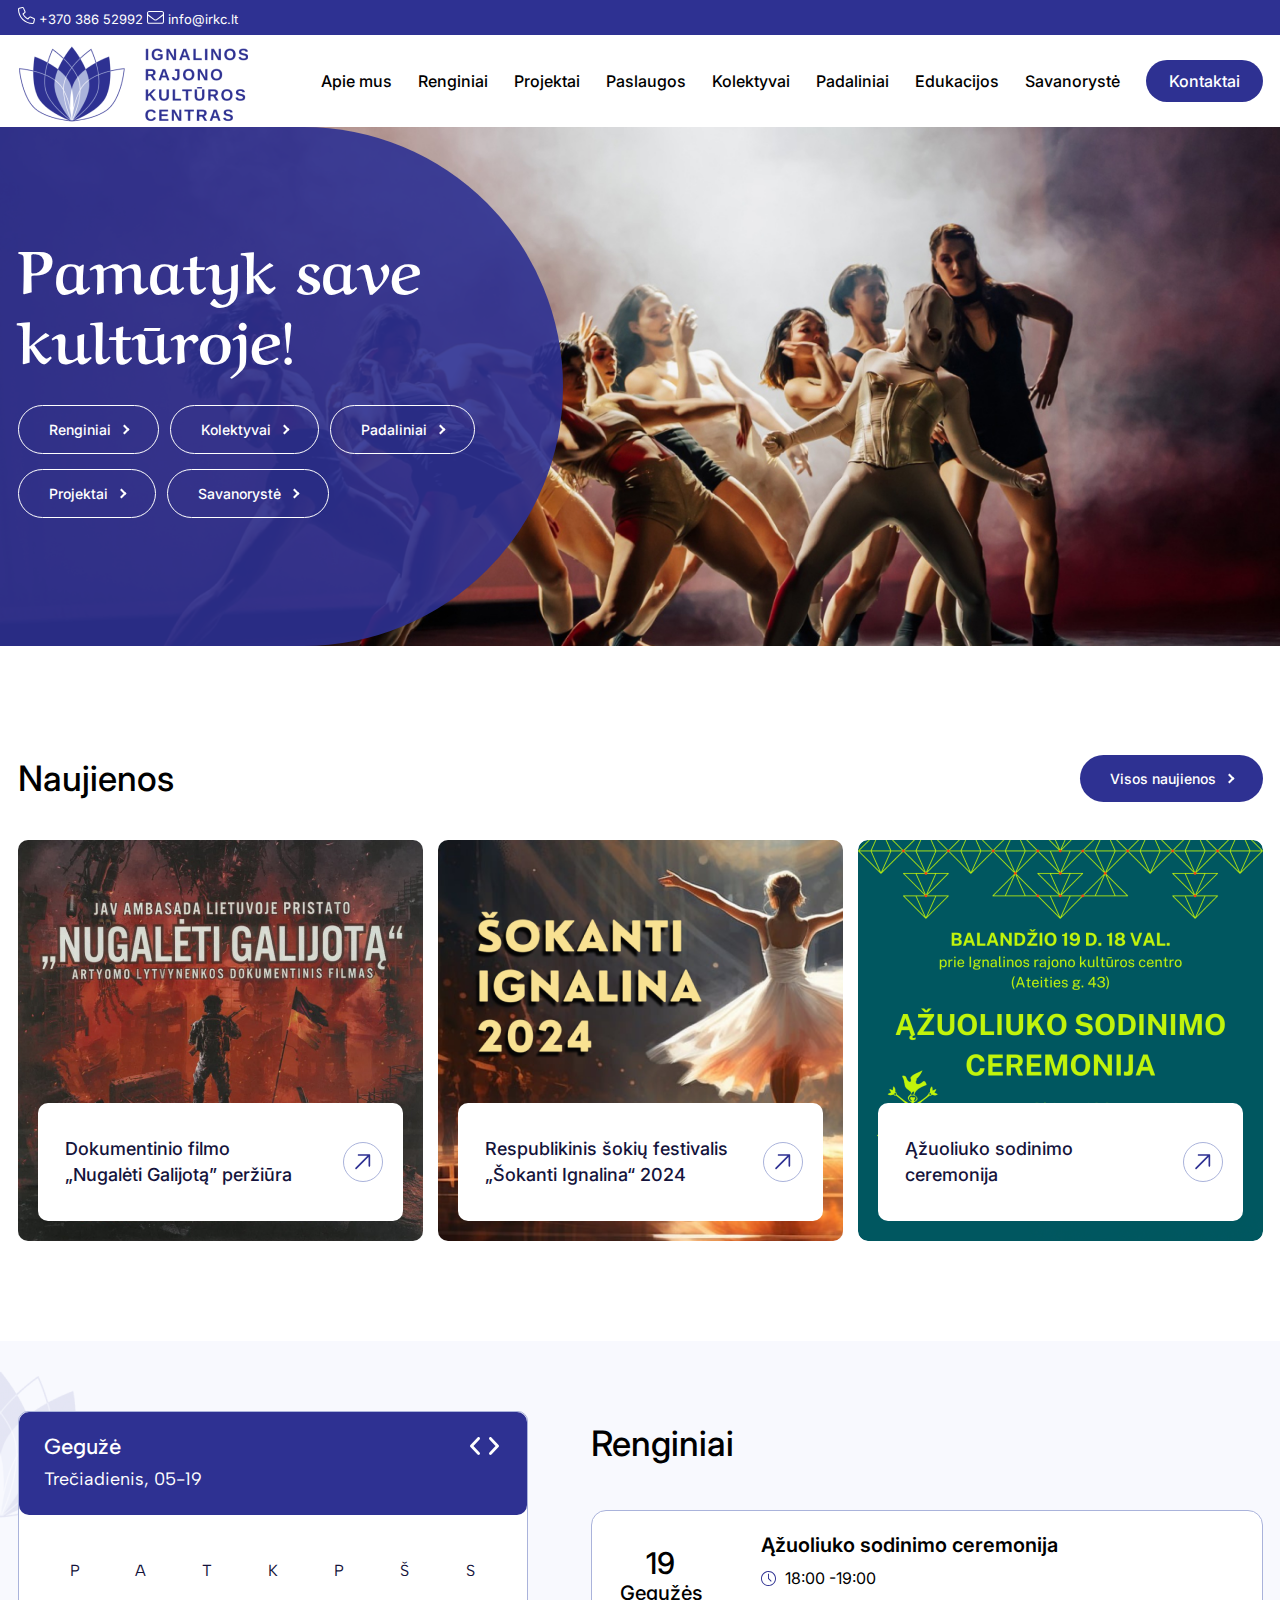
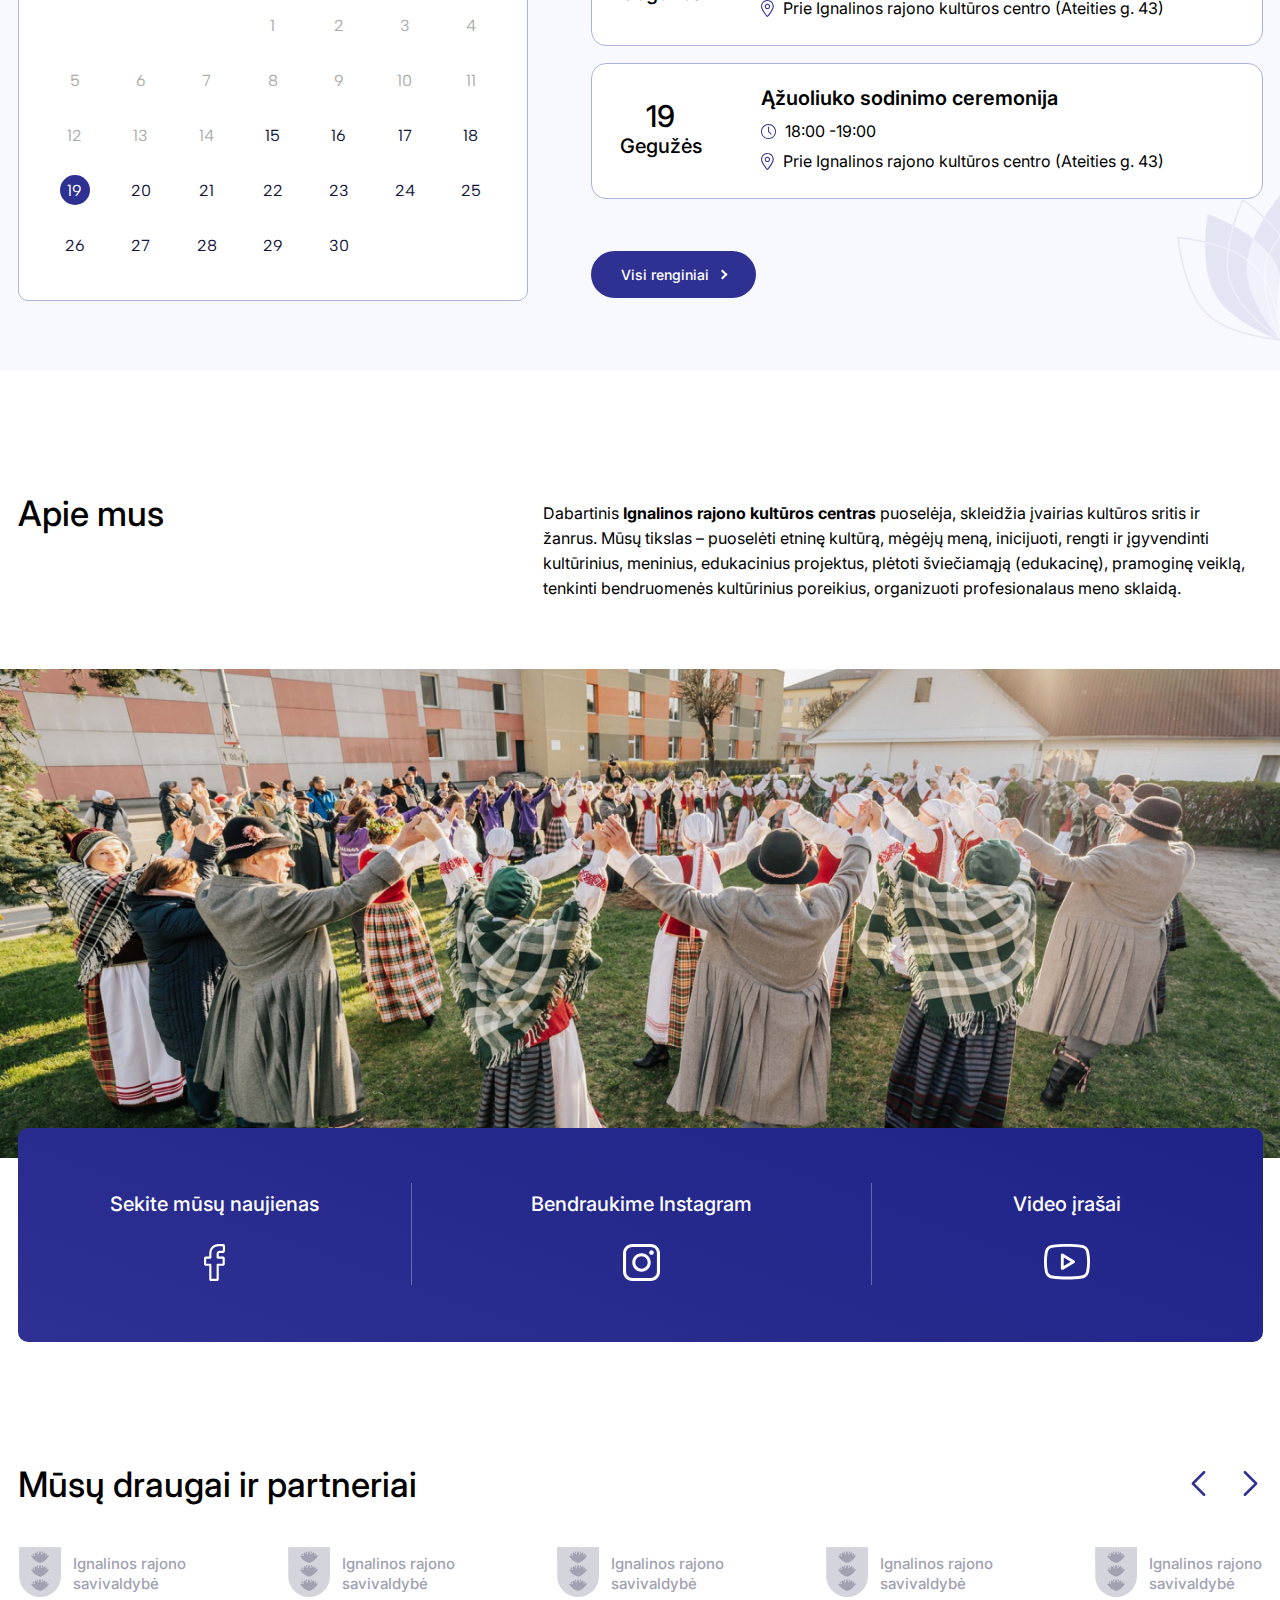
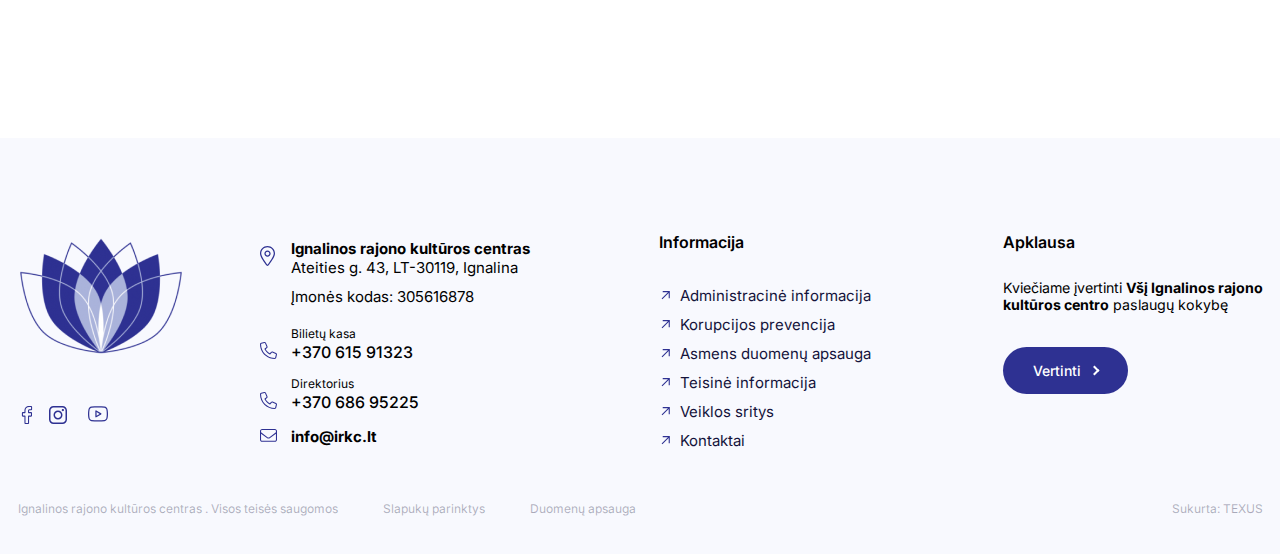
==== index.html @ 3d65a322 "Initial Release" ====
<!DOCTYPE html>
<html lang="en">
<head>
    <meta charset="UTF-8">
    <meta name="viewport" content="width=device-width, initial-scale=1">
    <title>Title</title>
    <link rel="preconnect" href="https://fonts.googleapis.com">
    <link rel="preconnect" href="https://fonts.gstatic.com" crossorigin>
    <link href="https://fonts.googleapis.com/css2?family=Albert+Sans:ital,wght@0,100..900;1,100..900&family=Aref+Ruqaa:wght@400;700&family=Inter:wght@100..900&display=swap"
          rel="stylesheet">
    <link rel="stylesheet" href="assets/css/fontawesome.min.css">
    <link rel="stylesheet" href="assets/css/style.css">
</head>
<body>
<header class="main-header">
    <div class="top-bar">
        <div class="container">
            <div class="row">
                <div class="col-md-6">
                    <div class="top-bar-contact">
                        <ul>
                            <li><a href=""> <span><img src="assets/images/icon-phone.svg" alt=""></span> +370 386 52992</a>
                            </li>
                            <li><a href=""> <span><img src="assets/images/icon-email.svg" alt=""></span>
                                info@irkc.lt</a></li>
                        </ul>
                    </div>
                </div>
            </div>
        </div>
    </div>
    <div class="menu-bar">
        <div class="container">
            <div class="menu-bar-content">
                <div class="logo"><a href=""><img src="assets/images/logo.png" alt=""></a></div>
                <div class="main-menu">
                    <ul>
                        <li><a href="">Apie mus</a></li>
                        <li><a href="">Renginiai</a></li>
                        <li><a href="">Projektai</a></li>
                        <li class="has-submenu"><a href="">Paslaugos</a>
                            <ul>
                                <li><a href="">Scenos techniniai duomenys</a></li>
                                <li><a href="">Garso įranga</a></li>
                                <li><a href="">Apšvietimas</a></li>
                                <li><a href="">Lorem ipsum</a></li>
                                <li><a href="">Lorem ipsum</a></li>
                                <li><a href="">Lorem ipsum</a></li>
                            </ul>
                        </li>
                        <li><a href="">Kolektyvai</a></li>
                        <li><a href="">Padaliniai</a></li>
                        <li><a href="">Edukacijos</a></li>
                        <li><a href="">Savanorystė</a></li>
                        <li class="focus-item"><a href="">Kontaktai</a></li>
                    </ul>
                </div>
            </div>
        </div>
    </div>
</header>
<section class="main-slider">
    <div class="slider-content-wrapper">
        <div class="container">
            <div class="slider-content">
                <div>
                    <h1>Pamatyk save
                        kultūroje!</h1>
                    <div class="slider-menu">
                        <a href="#">Renginiai</a>
                        <a href="#">Kolektyvai</a>
                        <a href="#">Padaliniai</a>
                        <a href="#">Projektai</a>
                        <a href="#">Savanorystė</a>
                    </div>
                </div>

            </div>
        </div>
    </div>
    <img src="assets/images/slider-image.jpg" alt="">
</section>
<main>
    <section class="page-section news-section">
        <div class="container">
            <div class="section-heading">
                <h2 class="section-title">Naujienos</h2>
                <a href="" class="branded-btn">Visos naujienos</a>
            </div>
            <div class="news-carousel-wrapper">
                <div class="news-item">
                    <div class="news-thumb">
                        <img src="assets/images/news-01.png" alt="">
                    </div>
                    <div class="news-info">
                        <h3><a href="">Dokumentinio filmo
                            „Nugalėti Galijotą” peržiūra</a></h3>
                        <a class="arrow-btn" href=""><img src="assets/images/icon-arrow.svg" alt=""></a>
                    </div>
                </div> <!--news-item-->
                <div class="news-item">
                    <div class="news-thumb">
                        <img src="assets/images/news-02.png" alt="">
                    </div>
                    <div class="news-info">
                        <h3><a href="">Respublikinis šokių
                            festivalis „Šokanti Ignalina“
                            2024</a></h3>
                        <a class="arrow-btn" href=""><img src="assets/images/icon-arrow.svg" alt=""></a>
                    </div>
                </div> <!--news-item-->
                <div class="news-item">
                    <div class="news-thumb">
                        <img src="assets/images/news-03.png" alt="">
                    </div>
                    <div class="news-info">
                        <h3><a href="">Ąžuoliuko sodinimo
                            ceremonija</a></h3>
                        <a class="arrow-btn" href=""><img src="assets/images/icon-arrow.svg" alt=""></a>
                    </div>
                </div> <!--news-item-->

            </div>
        </div>
    </section>
    <section class="page-section events-section">
        <div class="container">
            <div class="row">
                <div class="col-md-5">
                    <div class="calender-wrapper">
                        <div class="calender-header">
                            <div>
                                <h4>Gegužė</h4>
                                <p>Trečiadienis, 05-19 </p>
                            </div>
                            <div>
                                <button><img src="assets/images/icon-calender-previous.svg" alt=""></button>
                                <button><img src="assets/images/icon-calender-next.svg" alt=""></button>
                            </div>
                        </div>
                        <div class="calender-body">
                            <div class="day">P</div>
                            <div class="day">A</div>
                            <div class="day">T</div>
                            <div class="day">K</div>
                            <div class="day">P</div>
                            <div class="day">Š</div>
                            <div class="day">S</div>
                            <div class="date"></div>
                            <div class="date"></div>
                            <div class="date"></div>
                            <div class="date">1</div>
                            <div class="date">2</div>
                            <div class="date">3</div>
                            <div class="date">4</div>
                            <div class="date">5</div>
                            <div class="date">6</div>
                            <div class="date">7</div>
                            <div class="date">8</div>
                            <div class="date">9</div>
                            <div class="date">10</div>
                            <div class="date">11</div>
                            <div class="date">12</div>
                            <div class="date">13</div>
                            <div class="date today">14</div>
                            <div class="date">15</div>
                            <div class="date">16</div>
                            <div class="date">17</div>
                            <div class="date">18</div>
                            <div class="date selected-date">19</div>
                            <div class="date">20</div>
                            <div class="date">21</div>
                            <div class="date">22</div>
                            <div class="date">23</div>
                            <div class="date">24</div>
                            <div class="date">25</div>
                            <div class="date">26</div>
                            <div class="date">27</div>
                            <div class="date">28</div>
                            <div class="date">29</div>
                            <div class="date">30</div>
                        </div>
                    </div>
                </div>
                <div class="col-md-7">
                    <div class="events-section-container">
                        <h2 class="section-title">
                            Renginiai
                        </h2>
                        <div class="upcomming-event-list">
                            <div class="event-item">
                                <div class="event-date">
                                    <h4>19</h4>
                                    <p>Gegužės</p>
                                </div>
                                <div class="event-info">
                                    <h3><a href="">Ąžuoliuko sodinimo ceremonija</a></h3>
                                    <p><img src="assets/images/icon-clock.svg" alt=""> 18:00 -19:00</p>
                                    <p><img src="assets/images/icon-location.svg" alt=""> Prie Ignalinos rajono kultūros
                                        centro (Ateities g. 43)</p>
                                </div>
                            </div>
                            <!--event-item-->
                            <div class="event-item">
                                <div class="event-date">
                                    <h4>19</h4>
                                    <p>Gegužės</p>
                                </div>
                                <div class="event-info">
                                    <h3><a href="">Ąžuoliuko sodinimo ceremonija</a></h3>
                                    <p><img src="assets/images/icon-clock.svg" alt=""> 18:00 -19:00</p>
                                    <p><img src="assets/images/icon-location.svg" alt=""> Prie Ignalinos rajono kultūros
                                        centro (Ateities g. 43)</p>
                                </div>
                            </div>
                            <!--event-item-->
                        </div>
                        <a href="" class="branded-btn">Visi renginiai</a>
                    </div>

                </div>
            </div>

        </div>
    </section>
    <section class="page-section about-us-section">
        <div class="container">
            <div class="row">
                <div class="col-md-5">
                    <h2 class="section-title">
                        Apie mus
                    </h2>
                </div>
                <div class="col-md-7">
                    <div class="about-us-content">
                        <p>Dabartinis <strong>Ignalinos rajono kultūros centras</strong> puoselėja, skleidžia įvairias
                            kultūros sritis ir
                            žanrus. Mūsų tikslas – puoselėti etninę kultūrą, mėgėjų meną, inicijuoti, rengti ir
                            įgyvendinti
                            kultūrinius, meninius, edukacinius projektus, plėtoti šviečiamąją (edukacinę), pramoginę
                            veiklą,
                            tenkinti bendruomenės kultūrinius poreikius, organizuoti profesionalaus meno sklaidą. </p>
                    </div>

                </div>
            </div>
        </div>
        <div class="about-banner">
            <img src="assets/images/about-section-banner.png" class="mx-auto d-block" alt="">
        </div>
        <div class="container">
            <div class="about-social-media">
                <div>
                    <p>Sekite mūsų naujienas</p>
                    <a href=""> <img src="assets/images/icon-facebook.svg" alt=""></a>
                </div>
                <div>
                    <p>Bendraukime Instagram</p>
                    <a href=""> <img src="assets/images/icon-instagram.svg" alt=""></a>
                </div>
                <div>
                    <p>Video įrašai</p>
                    <a href=""> <img src="assets/images/icon-youtube.svg" alt=""></a>
                </div>
            </div>
        </div>

    </section>
    <section class="page-section partners-section">
        <div class="container">
            <div class="row align-items-center">
                <div class="col-md-8">
                    <h2 class="section-title">Mūsų draugai ir partneriai</h2>
                </div>
                <div class="col-md-4">
                    <div class="partners-carousal-nav">
                        <button><img src="assets/images/icon-arrow-previous-25.svg" alt=""></button>
                        <button><img src="assets/images/icon-arrow-next-25.svg" alt=""></button>
                    </div>
                </div>
            </div>
            <div class="partners-carousal-wrapper">
                <div class="carousal-partner">
                    <div><img src="assets/images/partner-logo.png" alt=""></div>
                    <div>
                        <h6>Ignalinos rajono
                            savivaldybė</h6>
                    </div>
                </div>
                <div class="carousal-partner">
                    <div><img src="assets/images/partner-logo.png" alt=""></div>
                    <div>
                        <h6>Ignalinos rajono
                            savivaldybė</h6>
                    </div>
                </div>
                <div class="carousal-partner">
                    <div><img src="assets/images/partner-logo.png" alt=""></div>
                    <div>
                        <h6>Ignalinos rajono
                            savivaldybė</h6>
                    </div>
                </div>
                <div class="carousal-partner">
                    <div><img src="assets/images/partner-logo.png" alt=""></div>
                    <div>
                        <h6>Ignalinos rajono
                            savivaldybė</h6>
                    </div>
                </div>
                <div class="carousal-partner">
                    <div><img src="assets/images/partner-logo.png" alt=""></div>
                    <div>
                        <h6>Ignalinos rajono
                            savivaldybė</h6>
                    </div>
                </div>

            </div>
        </div>
    </section>
</main>
<footer class="main-footer">
    <div class="container">
        <div class="footer-widget-wrapper">
            <div class="footer-widget">
                <div class="footer-logo">
                    <img src="assets/images/footer-logo.png" alt="">
                </div>
                <div class="footer-social-media">
                    <ul>
                        <li class="facebook">
                            <a href="">
                                <svg width="21" height="37" viewBox="0 0 21 37" fill="none"
                                     xmlns="http://www.w3.org/2000/svg">
                                    <path d="M12.9714 37H7.04629C6.05662 37 5.25155 36.1949 5.25155 35.2052V21.8406H1.79474C0.805065 21.8406 0 21.0352 0 20.0458V14.319C0 13.3293 0.805065 12.5243 1.79474 12.5243H5.25155V9.65649C5.25155 6.81301 6.14441 4.39381 7.83329 2.66084C9.5298 0.919975 11.9007 0 14.6896 0L19.2084 0.00733944C20.1963 0.0090332 21 0.814117 21 1.80212V7.11929C21 8.10899 20.1952 8.91408 19.2058 8.91408L16.1634 8.91521C15.2355 8.91521 14.9993 9.10123 14.9487 9.15826C14.8655 9.25282 14.7664 9.52015 14.7664 10.2583V12.524H18.9772C19.2942 12.524 19.6013 12.6022 19.8652 12.7495C20.4346 13.0677 20.7886 13.6692 20.7886 14.3193L20.7863 20.0461C20.7863 21.0352 19.9812 21.8403 18.9916 21.8403H14.7664V35.2052C14.7664 36.1949 13.961 37 12.9714 37ZM7.4206 34.8309H12.5971V20.8695C12.5971 20.2087 13.1348 19.6712 13.7953 19.6712H18.6173L18.6192 14.6934H13.7951C13.1345 14.6934 12.5971 14.1559 12.5971 13.495V10.2583C12.5971 9.4109 12.6832 8.44717 13.3228 7.72282C14.0957 6.84717 15.3137 6.74611 16.1628 6.74611L18.831 6.74498V2.17587L14.6879 2.1691C10.2059 2.1691 7.4206 5.03827 7.4206 9.65649V13.495C7.4206 14.1556 6.88314 14.6934 6.2226 14.6934H2.16905V19.6712H6.2226C6.88314 19.6712 7.4206 20.2087 7.4206 20.8695V34.8309Z"
                                          fill="#2E3192"/>
                                </svg>
                            </a>
                        </li>
                        <li class="instagram">
                            <a href="">
                                <svg width="37" height="37" viewBox="0 0 37 37" fill="none"
                                     xmlns="http://www.w3.org/2000/svg">
                                    <g clip-path="url(#clip0_69_329)">
                                        <path d="M27.7503 0H9.25075C4.16383 0 0.000976562 4.16285 0.000976562 9.24977V27.7502C0.000976562 32.8358 4.16383 37 9.25075 37H27.7503C32.8372 37 37.0001 32.8358 37.0001 27.7502V9.24977C37.0001 4.16285 32.8372 0 27.7503 0ZM33.9167 27.7502C33.9167 31.1495 31.1515 33.9166 27.7503 33.9166H9.25075C5.85101 33.9166 3.08438 31.1495 3.08438 27.7502V9.24977C3.08438 5.84958 5.85101 3.08341 9.25075 3.08341H27.7503C31.1515 3.08341 33.9167 5.84958 33.9167 9.24977V27.7502Z"
                                              fill="#2E3192"/>
                                        <path d="M28.5219 10.7913C29.799 10.7913 30.8344 9.75595 30.8344 8.47883C30.8344 7.2017 29.799 6.16638 28.5219 6.16638C27.2448 6.16638 26.2095 7.2017 26.2095 8.47883C26.2095 9.75595 27.2448 10.7913 28.5219 10.7913Z"
                                              fill="#2E3192"/>
                                        <path d="M18.4998 9.24976C13.3902 9.24976 9.25 13.3904 9.25 18.4995C9.25 23.6068 13.3902 27.7502 18.4998 27.7502C23.6079 27.7502 27.7495 23.6068 27.7495 18.4995C27.7495 13.3904 23.6079 9.24976 18.4998 9.24976ZM18.4998 24.6668C15.0944 24.6668 12.3334 21.9058 12.3334 18.4995C12.3334 15.0933 15.0944 12.3332 18.4998 12.3332C21.9051 12.3332 24.6661 15.0933 24.6661 18.4995C24.6661 21.9058 21.9051 24.6668 18.4998 24.6668Z"
                                              fill="#2E3192"/>
                                    </g>
                                    <defs>
                                        <clipPath id="clip0_69_329">
                                            <rect width="37" height="37" fill="#2E3192"/>
                                        </clipPath>
                                    </defs>
                                </svg>
                            </a>
                        </li>
                        <li class="youtube">
                            <a href="">
                                <svg width="46" height="36" viewBox="0 0 46 36" fill="none"
                                     xmlns="http://www.w3.org/2000/svg">
                                    <path d="M19.05 9.7811C18.0974 9.21185 16.8765 9.89993 16.8765 11.0154V24.4321C16.8765 25.5534 18.0993 26.2319 19.05 25.6684L30.2989 18.9696C31.2342 18.4118 31.2323 17.0587 30.3008 16.499L19.05 9.7811ZM19.7515 21.904V13.5474L26.7569 17.7314L19.7515 21.904Z"
                                          fill="#2E3192"/>
                                    <path d="M38.1493 0.993312C29.2311 -0.331104 16.7728 -0.331104 7.85067 0.993312C4.28183 1.52231 1.47008 4.32448 0.85675 7.96231C-0.285583 14.7147 -0.285583 20.735 0.85675 27.4855C1.47008 31.1252 4.28183 33.9255 7.85067 34.4545C12.3203 35.1176 17.6717 35.4492 23.0211 35.4492C28.3609 35.4492 33.6988 35.1196 38.1512 34.4564C41.7163 33.9274 44.5261 31.1271 45.1432 27.4874C46.2856 20.735 46.2856 14.7128 45.1432 7.9604C44.5299 4.32448 41.7182 1.52231 38.1493 0.993312ZM42.3085 27.0082C41.9002 29.4156 40.0602 31.2671 37.7277 31.6121C29.0682 32.8981 16.9548 32.8981 8.27233 31.6101C5.93783 31.2632 4.09592 29.4136 3.68958 27.0063C2.58942 20.5011 2.58942 14.9486 3.68958 8.43956C4.09783 6.03223 5.93783 4.18456 8.27425 3.83573C12.6097 3.19365 17.8058 2.87165 22.9981 2.87165C28.1942 2.87165 33.3903 3.19365 37.7257 3.83573C40.0602 4.18265 41.9022 6.03223 42.3085 8.43956C43.4087 14.9486 43.4087 20.5011 42.3085 27.0082Z"
                                          fill="#2E3192"/>
                                </svg>
                            </a>
                        </li>
                    </ul>
                </div>

            </div>
            <div class="footer-widget">
                <div class="footer-contact-info footer-address">
                    <div>
                        <img src="assets/images/icon-location-20.svg" alt="">
                    </div>
                    <div>
                        <p><strong>Ignalinos rajono kultūros centras</strong>
                            Ateities g. 43, LT-30119, Ignalina</p>
                    </div>
                </div>

                <div class="footer-contact-info company-code-info">
                    <div></div>
                    <div><p>Įmonės kodas: 305616878</p></div>
                </div>
                <div class="footer-contact-info ticket-office-info">
                    <div><img src="assets/images/icon-call.svg" alt=""></div>
                    <div>
                        <p class="info-label">Bilietų kasa</p>
                        <p class="info-lead">+370 615 91323</p>
                    </div>
                </div>

                <div class="footer-contact-info director-info">
                    <div><img src="assets/images/icon-call.svg" alt=""></div>
                    <div>
                        <p class="info-label">Direktorius</p>
                        <p class="info-lead">+370 686 95225</p>
                    </div>
                </div>

                <div class="footer-contact-info">
                    <div><img src="assets/images/icon-envelope.svg" alt=""></div>
                    <div>
                        <p class=""><strong>info@irkc.lt</strong></p>
                    </div>
                </div>


            </div>
            <div class="footer-widget">
                <h3 class="widget-title">Informacija</h3>
                <ul class="footer-menu">
                    <li><a href="">Administracinė informacija</a></li>
                    <li><a href="">Korupcijos prevencija</a></li>
                    <li><a href="">Asmens duomenų apsauga</a></li>
                    <li><a href="">Teisinė informacija</a></li>
                    <li><a href="">Veiklos sritys</a></li>
                    <li><a href="">Kontaktai</a></li>
                </ul>
            </div>
            <div class="footer-widget">
                <h3 class="widget-title">Apklausa</h3>
                <p class="text-small">Kviečiame įvertinti <strong> Všį Ignalinos
                    rajono kultūros centro</strong> paslaugų kokybę</p>
                <a href="" class="branded-btn evaluate-btn">Vertinti</a>
            </div>
        </div>
        <div class="footer-copyright">
            <p>Ignalinos rajono kultūros centras . Visos teisės saugomos</p>
            <p>Slapukų parinktys</p>
            <p>Duomenų apsauga</p>
            <p class="ms-auto">Sukurta: TEXUS</p>
        </div>
    </div>
</footer>
</body>
</html>
---- assets/css/style.css ----
h1 {
  font-size: 2.625rem; /* 42px */
  line-height: 1.2;
  font-weight: 700;
  margin: 24px 0; /* 24px top and bottom margin */
}

h2 {
  font-size: 2.1875rem; /* 35px */
  line-height: 1.3;
  font-weight: 600;
  margin: 20px 0; /* 20px top and bottom margin */
}

h3 {
  font-size: 1.9375rem; /* 31px */
  line-height: 1.4;
  font-weight: 600;
  margin: 16px 0; /* 16px top and bottom margin */
}

h4 {
  font-size: 1.625rem; /* 26px */
  line-height: 1.5;
  font-weight: 500;
  margin: 12px 0; /* 12px top and bottom margin */
}

h5 {
  font-size: 1.375rem; /* 22px */
  line-height: 1.5;
  font-weight: 500;
  margin: 8px 0; /* 8px top and bottom margin */
}

h6 {
  font-size: 1.125rem; /* 18px */
  line-height: 1.6;
  font-weight: 500;
  margin: 4px 0; /* 4px top and bottom margin */
}

p {
  font-size: 1rem; /* 16px */
  margin: 10px 0;
}

.text-small {
  font-size: 0.889rem; /* 14.224px */
}

.text-xs {
  font-size: 0.76rem; /* 12.16px */
}

html {
  font-size: 16px;
}

* {
  box-sizing: border-box;
}

body {
  margin: 0;
  padding: 0;
  font-family: "Inter", sans-serif;
  font-weight: 400;
  font-style: normal;
}

img {
  max-width: 100%;
  height: auto;
}

.text-center {
  text-align: center;
}

.mx-auto {
  margin-left: auto;
  margin-right: auto;
}

.ms-auto {
  margin-left: auto;
}

.d-block {
  display: block;
}

.align-items-center {
  align-items: center;
}

.container {
  width: 100%;
  padding-right: 7.5px;
  padding-left: 7.5px;
  margin-right: auto;
  margin-left: auto;
  max-width: 1260px;
}

.row {
  display: flex;
  flex-wrap: wrap;
  margin-right: -7.5px;
  margin-left: -7.5px;
}

.col,
[class*=col-] {
  position: relative;
  width: 100%;
  padding-right: 7.5px;
  padding-left: 7.5px;
}

@media (min-width: 576px) {
  .col-sm-1 {
    flex: 0 0 auto;
    width: 8.333333%;
  }
  .col-sm-2 {
    flex: 0 0 auto;
    width: 16.666667%;
  }
  .col-sm-3 {
    flex: 0 0 auto;
    width: 25%;
  }
  .col-sm-4 {
    flex: 0 0 auto;
    width: 33.333333%;
  }
  .col-sm-5 {
    flex: 0 0 auto;
    width: 41.666667%;
  }
  .col-sm-6 {
    flex: 0 0 auto;
    width: 50%;
  }
  .col-sm-7 {
    flex: 0 0 auto;
    width: 58.333333%;
  }
  .col-sm-8 {
    flex: 0 0 auto;
    width: 66.666667%;
  }
  .col-sm-9 {
    flex: 0 0 auto;
    width: 75%;
  }
  .col-sm-10 {
    flex: 0 0 auto;
    width: 83.333333%;
  }
  .col-sm-11 {
    flex: 0 0 auto;
    width: 91.666667%;
  }
  .col-sm-12 {
    flex: 0 0 auto;
    width: 100%;
  }
}
@media (min-width: 768px) {
  .col-md-1 {
    flex: 0 0 auto;
    width: 8.333333%;
  }
  .col-md-2 {
    flex: 0 0 auto;
    width: 16.666667%;
  }
  .col-md-3 {
    flex: 0 0 auto;
    width: 25%;
  }
  .col-md-4 {
    flex: 0 0 auto;
    width: 33.333333%;
  }
  .col-md-5 {
    flex: 0 0 auto;
    width: 41.666667%;
  }
  .col-md-6 {
    flex: 0 0 auto;
    width: 50%;
  }
  .col-md-7 {
    flex: 0 0 auto;
    width: 58.333333%;
  }
  .col-md-8 {
    flex: 0 0 auto;
    width: 66.666667%;
  }
  .col-md-9 {
    flex: 0 0 auto;
    width: 75%;
  }
  .col-md-10 {
    flex: 0 0 auto;
    width: 83.333333%;
  }
  .col-md-11 {
    flex: 0 0 auto;
    width: 91.666667%;
  }
  .col-md-12 {
    flex: 0 0 auto;
    width: 100%;
  }
}
@media (min-width: 992px) {
  .col-lg-1 {
    flex: 0 0 auto;
    width: 8.333333%;
  }
  .col-lg-2 {
    flex: 0 0 auto;
    width: 16.666667%;
  }
  .col-lg-3 {
    flex: 0 0 auto;
    width: 25%;
  }
  .col-lg-4 {
    flex: 0 0 auto;
    width: 33.333333%;
  }
  .col-lg-5 {
    flex: 0 0 auto;
    width: 41.666667%;
  }
  .col-lg-6 {
    flex: 0 0 auto;
    width: 50%;
  }
  .col-lg-7 {
    flex: 0 0 auto;
    width: 58.333333%;
  }
  .col-lg-8 {
    flex: 0 0 auto;
    width: 66.666667%;
  }
  .col-lg-9 {
    flex: 0 0 auto;
    width: 75%;
  }
  .col-lg-10 {
    flex: 0 0 auto;
    width: 83.333333%;
  }
  .col-lg-11 {
    flex: 0 0 auto;
    width: 91.666667%;
  }
  .col-lg-12 {
    flex: 0 0 auto;
    width: 100%;
  }
}
.branded-btn {
  text-decoration: none;
  padding: 15px 30px;
  display: inline-flex;
  gap: 10px;
  align-items: center;
  font-size: 14px;
  border-radius: 63px;
  border: none;
  font-weight: 500;
  color: #fff;
  background-color: #2E3192;
}
.branded-btn:after {
  content: "";
  display: block;
  width: 5px;
  height: 5px;
  border-top: 2px solid #fff;
  border-right: 2px solid #fff;
  transform: rotate(45deg);
  margin-left: auto;
}

.top-bar {
  background-color: #2E3192;
  padding: 7px 0;
}
.top-bar-contact ul {
  margin: 0;
  padding: 0;
}
.top-bar-contact ul li {
  list-style: none;
  display: inline-block;
}
.top-bar-contact ul li a {
  text-decoration: none;
  color: #fff;
  display: block;
  font-size: 13px;
}

.menu-bar-content {
  display: flex;
  align-items: center;
}
.menu-bar-content > .logo {
  flex: 0 0 238px;
  max-width: 238px;
}
.menu-bar-content > .logo a, .menu-bar-content > .logo img {
  display: block;
}
.menu-bar-content > .main-menu {
  flex: 0 0 calc(100% - 238px);
  max-width: calc(100% - 238px);
}

.main-menu > ul {
  margin: 0 -11px;
  padding: 0;
  text-align: right;
}
.main-menu > ul > li {
  list-style: none;
  display: inline-block;
  padding: 0 11px;
  position: relative;
}
.main-menu > ul > li a {
  text-decoration: none;
  color: inherit;
  display: block;
  padding: 36px 0;
  position: relative;
  font-weight: 500;
}
.main-menu > ul > li a:after {
  position: absolute;
  left: 0;
  right: 0;
  content: "";
  display: block;
  height: 1px;
  background: linear-gradient(to left, #2E3192 50%, transparent 50%) 0 100%;
  background-size: 200% 100%;
  transition: background-position 0.2s;
}
.main-menu > ul > li a:hover:after {
  background-position: -100% 100%;
}
.main-menu > ul > li.has-submenu ul {
  position: absolute;
  top: 100%;
  background-color: #fff;
  width: 266px;
  text-align: left;
  margin: 0;
  padding: 10px 0;
  left: -9px;
  border-radius: 0 10px 10px 10px;
  visibility: hidden;
  opacity: 0;
  z-index: 4;
}
.main-menu > ul > li.has-submenu ul li {
  display: block;
  position: relative;
  padding: 0 20px;
}
.main-menu > ul > li.has-submenu ul li a {
  padding: 10px 0;
  display: flex;
  flex-direction: row-reverse;
  align-items: center;
  width: 100%;
  justify-content: space-between;
  font-size: 15px;
}
.main-menu > ul > li.has-submenu ul li a:before {
  content: "";
  display: block;
  width: 5px;
  height: 5px;
  border-top: 1px solid #041E42;
  border-right: 1px solid #041E42;
  transform: rotate(45deg);
  margin-left: auto;
}
.main-menu > ul > li.has-submenu ul li a:after {
  bottom: 8px;
}
.main-menu > ul > li.has-submenu:hover ul {
  visibility: visible;
  opacity: 1;
}
.main-menu > ul > li.current-menu-item > a:after, .main-menu > ul > li:hover > a:after {
  background-position: -100% 100%;
}
.main-menu > ul > li.focus-item a {
  background-color: #2E3192;
  color: #fff;
  border-radius: 32px;
  padding: 11px 23px;
}
.main-menu > ul > li.focus-item a:after {
  display: none;
}

.main-slider {
  position: relative;
  background-color: #2E3192;
}
.main-slider img {
  display: block;
  margin: 0 auto;
}

.slider-content-wrapper {
  position: absolute;
  width: 100%;
  height: 100%;
}
.slider-content-wrapper .container {
  height: 100%;
}
.slider-content-wrapper:before {
  width: calc(50% - 77px);
  height: 100%;
  content: "";
  display: block;
  background-color: rgba(46, 49, 146, 0.9);
  position: absolute;
  z-index: 1;
  border-radius: 0 800px 800px 0;
}

.slider-content {
  max-width: 500px;
  color: white;
  position: relative;
  z-index: 1;
  height: 100%;
  display: flex;
  align-items: center;
}
.slider-content > div {
  padding-bottom: 25px;
}
.slider-content h1 {
  font-family: "Aref Ruqaa", serif;
  font-size: 60px;
  line-height: 70px;
  margin: 0 0 35px;
  font-weight: bold;
}
.slider-content .slider-menu {
  display: flex;
  align-items: center;
  gap: 15px 11px;
  flex-wrap: wrap;
}
.slider-content .slider-menu a {
  text-decoration: none;
  color: inherit;
  padding: 15px 30px;
  display: flex;
  gap: 10px;
  align-items: center;
  font-size: 14px;
  border-radius: 63px;
  border: 1px solid white;
  font-weight: 500;
}
.slider-content .slider-menu a:after {
  content: "";
  display: block;
  width: 5px;
  height: 5px;
  border-top: 2px solid #fff;
  border-right: 2px solid #fff;
  transform: rotate(45deg);
  margin-left: auto;
}
.slider-content .slider-menu a:hover {
  background-color: #fff;
  color: #2E3192;
}
.slider-content .slider-menu a:hover:after {
  border-color: #2E3192;
}

.page-section {
  padding: 100px 0;
}

.section-heading {
  display: flex;
  align-items: center;
  justify-content: space-between;
  margin-bottom: 30px;
}

.section-title {
  margin: 0;
  font-size: 35px;
  font-weight: 500;
  line-height: 64px;
}

.news-carousel-wrapper {
  display: grid;
  grid-template-columns: repeat(auto-fit, minmax(200px, 1fr));
  gap: 15px;
}
.news-carousel-wrapper .news-item {
  border-radius: 10px;
  overflow: hidden;
  position: relative;
}
.news-carousel-wrapper .news-item img {
  display: block;
}
.news-carousel-wrapper .news-info {
  position: absolute;
  bottom: 20px;
  left: 20px;
  right: 20px;
  background-color: #fff;
  padding: 20px 20px 20px 27px;
  border-radius: 10px;
  display: flex;
  align-items: center;
  gap: 35px;
}
.news-carousel-wrapper .news-info h3 {
  margin: 0;
  display: flex;
  align-items: center;
  height: 78px;
  font-size: 18px;
  line-height: 26px;
  font-weight: 500;
}
.news-carousel-wrapper .news-info h3 a {
  color: #14133B;
  text-decoration: none;
  display: flex;
  align-items: center;
  max-height: 78px;
  overflow: hidden;
  display: -webkit-box;
  -webkit-box-orient: vertical;
  -webkit-line-clamp: 3;
}
.news-carousel-wrapper .news-info .arrow-btn {
  flex: 0 0 40px;
  max-width: 40px;
  height: 40px;
  display: flex;
  align-items: center;
  justify-content: center;
  border-radius: 50%;
  border: 1px solid #AAB3DB;
}

.calender-wrapper {
  background-color: #fff;
  border-radius: 10px;
  border: 1px solid #AAB3DB;
  font-family: "Albert Sans", sans-serif;
}
.calender-wrapper .calender-header {
  padding: 25px;
  background-color: #2E3192;
  display: flex;
  justify-content: space-between;
  color: #fff;
  border-radius: 10px;
}
.calender-wrapper .calender-header h4 {
  margin: 0 0 11px 0;
  font-weight: 500;
  font-size: 22px;
  line-height: 20px;
}
.calender-wrapper .calender-header p {
  margin: 0;
  font-size: 18px;
}
.calender-wrapper .calender-header button {
  background: transparent;
  border: none;
  cursor: pointer;
  padding: 0 2.5px;
}
.calender-wrapper .calender-body {
  padding: 40px 20px;
  display: grid;
  grid-template-columns: repeat(7, 30px);
  gap: 25px 15px;
  justify-content: space-evenly;
}
.calender-wrapper .calender-body > div {
  height: 30px;
  display: flex;
  align-items: center;
  justify-content: center;
  color: #ACACAC;
}
.calender-wrapper .calender-body > div.day {
  color: #14133B;
}
.calender-wrapper .calender-body > div.date {
  border-radius: 100%;
}
.calender-wrapper .calender-body > div.today ~ div.date {
  color: #14133B;
  cursor: pointer;
}
.calender-wrapper .calender-body > div.today ~ div.date:hover {
  background-color: #f3f3f3;
}
.calender-wrapper .calender-body > div.today ~ div.date.selected-date {
  background-color: #2E3192;
  color: #fff;
}

.events-section {
  background: url("../images/event-section-bg-top.png") left top no-repeat, url("../images/event-section-bg-bottom.png") right bottom no-repeat;
  padding: 70px 0;
  background-color: #F8F9FE;
}

.events-section-container {
  padding-left: 48px;
}

.upcomming-event-list {
  padding: 35px 0;
}

.event-item {
  display: grid;
  grid-template-columns: 90px auto;
  gap: 55px;
  padding: 24px;
  background-color: #fff;
  border: 1px solid #AAB3DB;
  border-radius: 15px;
  align-items: center;
  margin-bottom: 17px;
}
.event-item .event-date {
  text-align: center;
}
.event-item .event-date h4 {
  font-size: 30px;
  font-weight: 500;
  line-height: 20px;
  margin: 0 0 10px;
}
.event-item .event-date p {
  font-size: 20px;
  font-weight: 500;
  line-height: 20px;
  margin: 0;
}
.event-item .event-info h3 {
  margin: 0;
  padding-bottom: 13px;
  font-size: 20px;
  line-height: 20px;
}
.event-item .event-info h3 a {
  text-decoration: none;
  color: inherit;
}
.event-item .event-info p {
  margin: 0 0 10px 0;
  display: flex;
  align-items: center;
  gap: 9px;
}
.event-item .event-info p:last-child {
  margin-bottom: 3px;
}

.about-us-section {
  padding: 110px 0;
}
.about-us-section .about-us-content {
  padding: 10px 0;
  max-width: 702px;
  line-height: 25px;
}
.about-us-section .about-banner {
  padding-top: 48px;
}
.about-us-section .about-banner img {
  display: block;
  margin-left: auto;
  margin-right: auto;
}
.about-us-section .about-social-media {
  background: linear-gradient(20deg, #2E3192, #1F2287);
  display: grid;
  grid-template-columns: repeat(3, 1fr);
  color: #fff;
  border-radius: 10px;
  margin-top: -30px;
  position: relative;
  z-index: 1;
  padding: 55px 0 57px;
}
@media screen and (min-width: 1260px) {
  .about-us-section .about-social-media {
    grid-template-columns: 394px auto 391px;
  }
}
.about-us-section .about-social-media > div {
  padding: 0 30px;
  text-align: center;
  border-right: 1px solid rgba(255, 255, 255, 0.3);
}
.about-us-section .about-social-media > div p {
  margin: 8px 0 27px;
  font-size: 20px;
  line-height: 26px;
  font-weight: 500;
}
.about-us-section .about-social-media > div:last-child {
  border-right: none;
}

.partners-section {
  padding: 0 0 106px;
}

.partners-carousal-nav {
  display: flex;
  align-items: center;
  justify-content: end;
  gap: 27px;
}
.partners-carousal-nav button {
  display: flex;
  align-items: center;
  background-color: #fff;
  border: none;
  outline: none;
  flex: 0 0 25px;
  max-width: 25px;
  height: 25px;
  padding: 0;
  cursor: pointer;
}

.partners-carousal-wrapper {
  display: grid;
  grid-template-columns: repeat(5, 1fr);
  align-items: center;
  gap: 15px;
  padding: 30px 0;
}
@media screen and (min-width: 1260px) {
  .partners-carousal-wrapper {
    grid-template-columns: repeat(5, 254px);
  }
}
.partners-carousal-wrapper .carousal-partner {
  display: flex;
  align-items: center;
  gap: 11px;
}
.partners-carousal-wrapper .carousal-partner > div:first-child {
  flex: 0 0 44px;
  max-width: 44px;
}
.partners-carousal-wrapper .carousal-partner h6 {
  font-size: 15px;
  line-height: 20px;
  font-weight: 500;
  color: #A1A1B1;
}

.main-footer {
  background-color: #F8F9FE;
  padding-top: 93px;
}

.footer-widget-wrapper {
  display: grid;
  grid-template-columns: repeat(4, 1fr);
  gap: 15px;
}
@media screen and (min-width: 1260px) {
  .footer-widget-wrapper {
    grid-template-columns: 227px 384px 329px 267px;
  }
}

.footer-widget .widget-title {
  font-size: 16px;
  margin: 0 0 26px;
}

.footer-logo {
  margin-top: 6px;
}

.footer-social-media {
  margin-top: 46px;
}
.footer-social-media ul {
  margin: 0;
  padding: 0;
}
.footer-social-media ul li {
  list-style: none;
  display: inline-block;
  margin-right: 9px;
}
.footer-social-media ul li a {
  display: block;
  width: 18px;
  height: 18px;
}
.footer-social-media ul li a svg {
  width: 100%;
  height: 100%;
}
.footer-social-media ul li.youtube {
  margin-left: 8px;
}
.footer-social-media ul li.youtube a {
  width: 20px;
  height: 20px;
}

.footer-contact-info {
  display: grid;
  grid-template-columns: 25px auto;
  gap: 6px;
  margin-bottom: 17px;
  align-items: end;
}
.footer-contact-info p {
  margin: 0;
  font-size: 15px;
}
.footer-contact-info p strong {
  display: block;
}
.footer-contact-info p.info-label {
  font-size: 12px;
}
.footer-contact-info p.info-lead {
  font-size: 16px;
  font-weight: 500;
  line-height: 22px;
}
.footer-contact-info.footer-address {
  margin-bottom: 10px;
  align-items: center;
  margin-top: 8px;
}
.footer-contact-info.company-code-info {
  margin-bottom: 20px;
}
.footer-contact-info.ticket-office-info {
  margin-bottom: 13px;
}
.footer-contact-info.director-info {
  margin-bottom: 13px;
}

.footer-menu {
  margin: 0;
  padding: 2px 0 0 0;
}
.footer-menu li {
  list-style: none;
}
.footer-menu li a {
  font-size: 15px;
  padding: 5px 0;
  display: flex;
  gap: 8px;
  text-decoration: none;
  color: #14133B;
}
.footer-menu li a:before {
  content: "";
  display: block;
  background: url('data:image/svg+xml,<svg width="16" height="16" viewBox="0 0 16 16" fill="none" xmlns="http://www.w3.org/2000/svg"><path d="M4.89104 12.2894L11.2126 5.96777L11.1826 11.1989L12.2929 11.1923L12.3296 4.63603L12.3203 4.09385L11.7781 4.08455L5.22182 4.12127L5.21561 5.23045L10.4456 5.20076L4.12403 11.5223L4.89104 12.2894Z" fill="%232E3192"/></svg>') no-repeat center;
  width: 13px;
  height: 17px;
}

.evaluate-btn {
  margin-top: 24px;
}

.footer-copyright {
  padding: 28px 0;
  display: flex;
  align-items: center;
  gap: 45px;
}
.footer-copyright p {
  font-size: 12px;
  color: rgba(20, 19, 59, 0.34);
}
.footer-copyright a {
  color: inherit;
  text-decoration: none;
}

/*# sourceMappingURL=style.css.map */
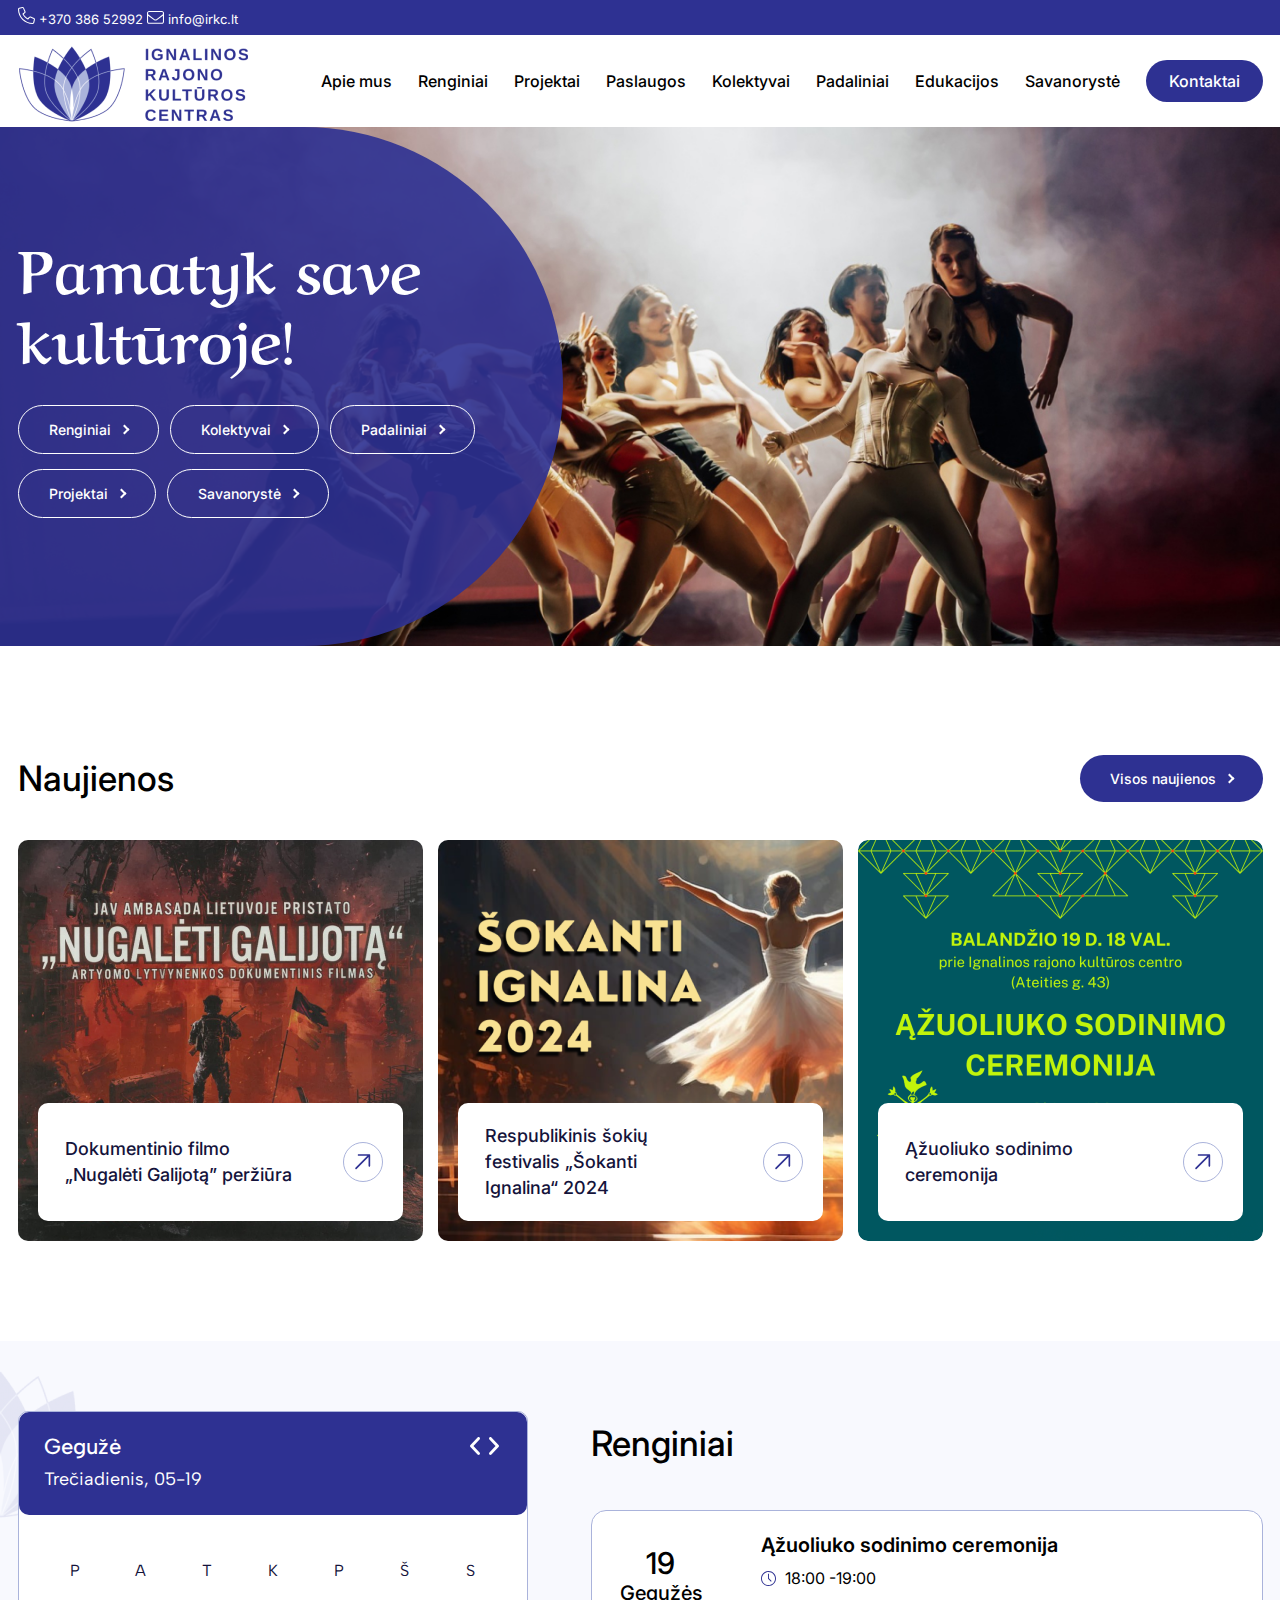
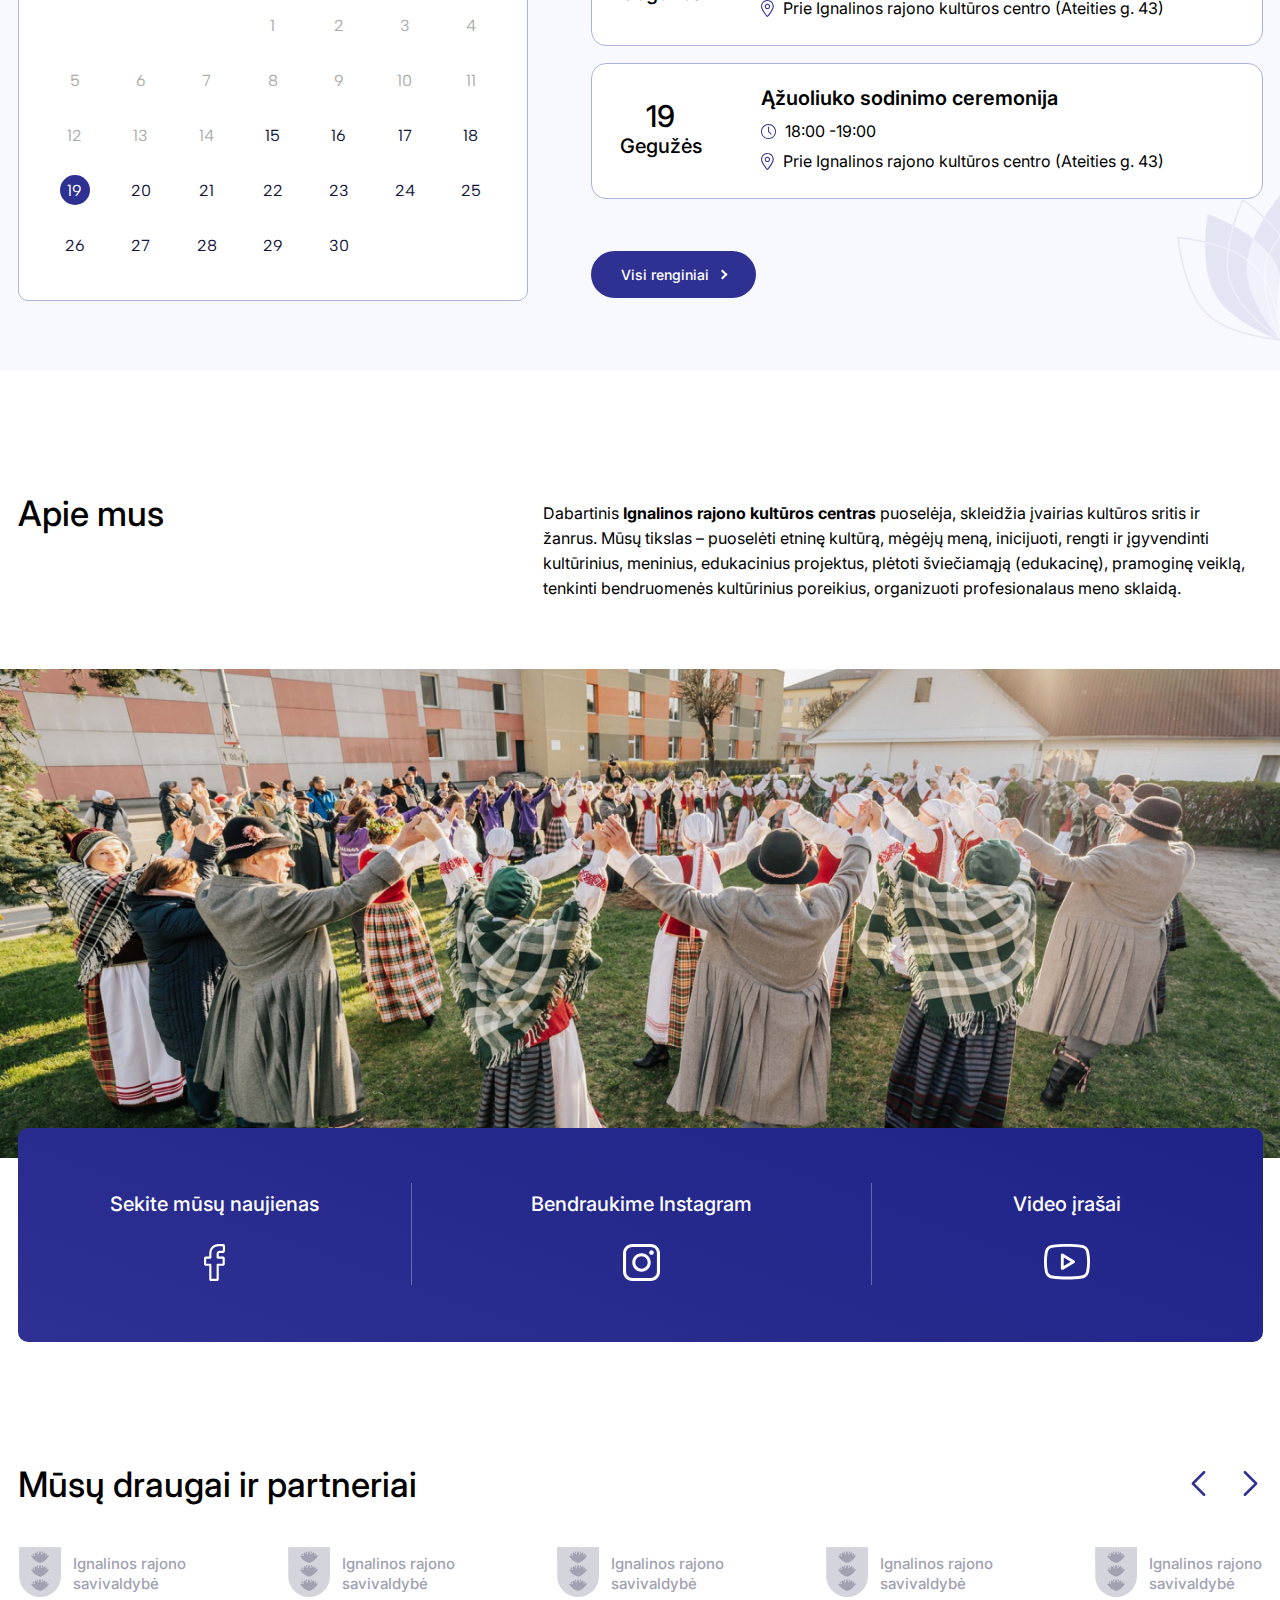
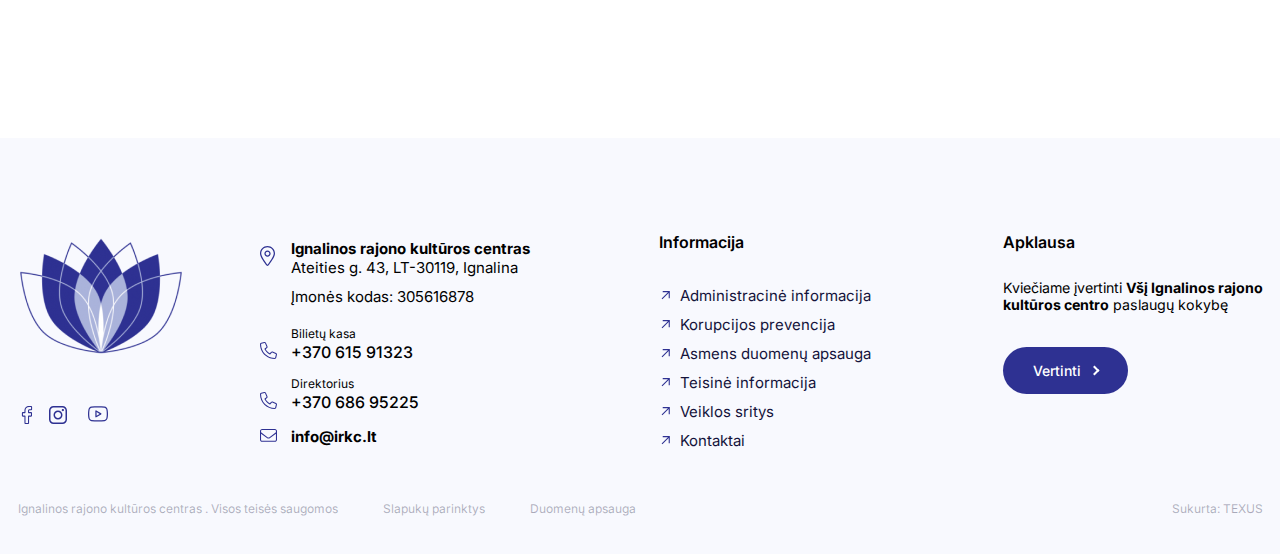
==== commit d61efa42: "Added About Us Page" ====
--- a/index.html
+++ b/index.html
@@ -35,7 +35,7 @@
                 <div class="logo"><a href=""><img src="assets/images/logo.png" alt=""></a></div>
                 <div class="main-menu">
                     <ul>
-                        <li><a href="">Apie mus</a></li>
+                        <li><a href="about-us.html">Apie mus</a></li>
                         <li><a href="">Renginiai</a></li>
                         <li><a href="">Projektai</a></li>
                         <li class="has-submenu"><a href="">Paslaugos</a>
@@ -87,7 +87,7 @@
                 <h2 class="section-title">Naujienos</h2>
                 <a href="" class="branded-btn">Visos naujienos</a>
             </div>
-            <div class="news-carousel-wrapper">
+            <div class="news-wrapper">
                 <div class="news-item">
                     <div class="news-thumb">
                         <img src="assets/images/news-01.png" alt="">
@@ -433,9 +433,9 @@
         </div>
         <div class="footer-copyright">
             <p>Ignalinos rajono kultūros centras . Visos teisės saugomos</p>
-            <p>Slapukų parinktys</p>
-            <p>Duomenų apsauga</p>
-            <p class="ms-auto">Sukurta: TEXUS</p>
+            <p><a href="">Slapukų parinktys</a></p>
+            <p><a href="">Duomenų apsauga</a></p>
+            <p class="ms-auto">Sukurta: <a href="">TEXUS</a></p>
         </div>
     </div>
 </footer>
--- a/assets/css/style.css
+++ b/assets/css/style.css
@@ -419,6 +419,256 @@
   display: none;
 }
 
+.page-section {
+  padding: 100px 0;
+}
+
+.section-heading {
+  display: flex;
+  align-items: center;
+  justify-content: space-between;
+  margin-bottom: 30px;
+}
+
+.section-title {
+  margin: 0;
+  font-size: 35px;
+  font-weight: 500;
+  line-height: 64px;
+}
+
+.calender-wrapper {
+  background-color: #fff;
+  border-radius: 10px;
+  border: 1px solid #AAB3DB;
+  font-family: "Albert Sans", sans-serif;
+}
+.calender-wrapper .calender-header {
+  padding: 25px;
+  background-color: #2E3192;
+  display: flex;
+  justify-content: space-between;
+  color: #fff;
+  border-radius: 10px;
+}
+.calender-wrapper .calender-header h4 {
+  margin: 0 0 11px 0;
+  font-weight: 500;
+  font-size: 22px;
+  line-height: 20px;
+}
+.calender-wrapper .calender-header p {
+  margin: 0;
+  font-size: 18px;
+}
+.calender-wrapper .calender-header button {
+  background: transparent;
+  border: none;
+  cursor: pointer;
+  padding: 0 2.5px;
+}
+.calender-wrapper .calender-body {
+  padding: 40px 20px;
+  display: grid;
+  grid-template-columns: repeat(7, 30px);
+  gap: 25px 15px;
+  justify-content: space-evenly;
+}
+.calender-wrapper .calender-body > div {
+  height: 30px;
+  display: flex;
+  align-items: center;
+  justify-content: center;
+  color: #ACACAC;
+}
+.calender-wrapper .calender-body > div.day {
+  color: #14133B;
+}
+.calender-wrapper .calender-body > div.date {
+  border-radius: 100%;
+}
+.calender-wrapper .calender-body > div.today ~ div.date {
+  color: #14133B;
+  cursor: pointer;
+}
+.calender-wrapper .calender-body > div.today ~ div.date:hover {
+  background-color: #f3f3f3;
+}
+.calender-wrapper .calender-body > div.today ~ div.date.selected-date {
+  background-color: #2E3192;
+  color: #fff;
+}
+
+.main-footer {
+  background-color: #F8F9FE;
+  padding-top: 93px;
+}
+
+.footer-widget-wrapper {
+  display: grid;
+  grid-template-columns: repeat(4, 1fr);
+  gap: 15px;
+}
+@media screen and (min-width: 1260px) {
+  .footer-widget-wrapper {
+    grid-template-columns: 227px 384px 329px 267px;
+  }
+}
+
+.footer-widget .widget-title {
+  font-size: 16px;
+  margin: 0 0 26px;
+}
+
+.footer-logo {
+  margin-top: 6px;
+}
+
+.footer-social-media {
+  margin-top: 46px;
+}
+.footer-social-media ul {
+  margin: 0;
+  padding: 0;
+}
+.footer-social-media ul li {
+  list-style: none;
+  display: inline-block;
+  margin-right: 9px;
+}
+.footer-social-media ul li a {
+  display: block;
+  width: 18px;
+  height: 18px;
+}
+.footer-social-media ul li a svg {
+  width: 100%;
+  height: 100%;
+}
+.footer-social-media ul li.youtube {
+  margin-left: 8px;
+}
+.footer-social-media ul li.youtube a {
+  width: 20px;
+  height: 20px;
+}
+
+.footer-contact-info {
+  display: grid;
+  grid-template-columns: 25px auto;
+  gap: 6px;
+  margin-bottom: 17px;
+  align-items: end;
+}
+.footer-contact-info p {
+  margin: 0;
+  font-size: 15px;
+}
+.footer-contact-info p strong {
+  display: block;
+}
+.footer-contact-info p.info-label {
+  font-size: 12px;
+}
+.footer-contact-info p.info-lead {
+  font-size: 16px;
+  font-weight: 500;
+  line-height: 22px;
+}
+.footer-contact-info.footer-address {
+  margin-bottom: 10px;
+  align-items: center;
+  margin-top: 8px;
+}
+.footer-contact-info.company-code-info {
+  margin-bottom: 20px;
+}
+.footer-contact-info.ticket-office-info {
+  margin-bottom: 13px;
+}
+.footer-contact-info.director-info {
+  margin-bottom: 13px;
+}
+
+.footer-menu {
+  margin: 0;
+  padding: 2px 0 0 0;
+}
+.footer-menu li {
+  list-style: none;
+}
+.footer-menu li a {
+  font-size: 15px;
+  padding: 5px 0;
+  display: flex;
+  gap: 8px;
+  text-decoration: none;
+  color: #14133B;
+}
+.footer-menu li a:before {
+  content: "";
+  display: block;
+  background: url('data:image/svg+xml,<svg width="16" height="16" viewBox="0 0 16 16" fill="none" xmlns="http://www.w3.org/2000/svg"><path d="M4.89104 12.2894L11.2126 5.96777L11.1826 11.1989L12.2929 11.1923L12.3296 4.63603L12.3203 4.09385L11.7781 4.08455L5.22182 4.12127L5.21561 5.23045L10.4456 5.20076L4.12403 11.5223L4.89104 12.2894Z" fill="%232E3192"/></svg>') no-repeat center;
+  width: 13px;
+  height: 17px;
+}
+
+.evaluate-btn {
+  margin-top: 24px;
+}
+
+.footer-copyright {
+  padding: 28px 0;
+  display: flex;
+  align-items: center;
+  gap: 45px;
+}
+.footer-copyright p {
+  font-size: 12px;
+  color: rgba(20, 19, 59, 0.34);
+}
+.footer-copyright a {
+  color: inherit;
+  text-decoration: none;
+}
+
+.page-title {
+  background-color: #F8F9FE;
+  position: relative;
+  padding: 32px 0;
+}
+.page-title h1 {
+  margin: 0;
+  font-size: 35px;
+  font-weight: 500;
+  line-height: 52px;
+}
+
+ul.breadcrumb {
+  margin: 0;
+  padding: 0;
+  display: flex;
+  align-items: center;
+  font-size: 12px;
+  line-height: 1;
+}
+ul.breadcrumb li {
+  list-style: none;
+  display: inline-block;
+  border-right: 1px solid rgba(20, 19, 59, 0.5);
+  padding: 0 6px;
+}
+ul.breadcrumb li a {
+  text-decoration: none;
+  color: inherit;
+}
+ul.breadcrumb li:first-child {
+  padding-left: 0;
+}
+ul.breadcrumb li:last-child {
+  border-right: none;
+}
+
 .main-slider {
   position: relative;
   background-color: #2E3192;
@@ -502,38 +752,21 @@
   border-color: #2E3192;
 }
 
-.page-section {
-  padding: 100px 0;
-}
-
-.section-heading {
-  display: flex;
-  align-items: center;
-  justify-content: space-between;
-  margin-bottom: 30px;
-}
-
-.section-title {
-  margin: 0;
-  font-size: 35px;
-  font-weight: 500;
-  line-height: 64px;
-}
-
-.news-carousel-wrapper {
+.news-wrapper {
   display: grid;
-  grid-template-columns: repeat(auto-fit, minmax(200px, 1fr));
-  gap: 15px;
-}
-.news-carousel-wrapper .news-item {
+  grid-template-columns: repeat(3, minmax(200px, 1fr));
+  gap: 25px 15px;
+}
+
+.news-item {
   border-radius: 10px;
   overflow: hidden;
   position: relative;
 }
-.news-carousel-wrapper .news-item img {
-  display: block;
-}
-.news-carousel-wrapper .news-info {
+.news-item img {
+  display: block;
+}
+.news-item .news-info {
   position: absolute;
   bottom: 20px;
   left: 20px;
@@ -543,9 +776,9 @@
   border-radius: 10px;
   display: flex;
   align-items: center;
-  gap: 35px;
-}
-.news-carousel-wrapper .news-info h3 {
+  gap: 50px;
+}
+.news-item .news-info h3 {
   margin: 0;
   display: flex;
   align-items: center;
@@ -554,7 +787,7 @@
   line-height: 26px;
   font-weight: 500;
 }
-.news-carousel-wrapper .news-info h3 a {
+.news-item .news-info h3 a {
   color: #14133B;
   text-decoration: none;
   display: flex;
@@ -565,7 +798,7 @@
   -webkit-box-orient: vertical;
   -webkit-line-clamp: 3;
 }
-.news-carousel-wrapper .news-info .arrow-btn {
+.news-item .news-info .arrow-btn {
   flex: 0 0 40px;
   max-width: 40px;
   height: 40px;
@@ -574,68 +807,6 @@
   justify-content: center;
   border-radius: 50%;
   border: 1px solid #AAB3DB;
-}
-
-.calender-wrapper {
-  background-color: #fff;
-  border-radius: 10px;
-  border: 1px solid #AAB3DB;
-  font-family: "Albert Sans", sans-serif;
-}
-.calender-wrapper .calender-header {
-  padding: 25px;
-  background-color: #2E3192;
-  display: flex;
-  justify-content: space-between;
-  color: #fff;
-  border-radius: 10px;
-}
-.calender-wrapper .calender-header h4 {
-  margin: 0 0 11px 0;
-  font-weight: 500;
-  font-size: 22px;
-  line-height: 20px;
-}
-.calender-wrapper .calender-header p {
-  margin: 0;
-  font-size: 18px;
-}
-.calender-wrapper .calender-header button {
-  background: transparent;
-  border: none;
-  cursor: pointer;
-  padding: 0 2.5px;
-}
-.calender-wrapper .calender-body {
-  padding: 40px 20px;
-  display: grid;
-  grid-template-columns: repeat(7, 30px);
-  gap: 25px 15px;
-  justify-content: space-evenly;
-}
-.calender-wrapper .calender-body > div {
-  height: 30px;
-  display: flex;
-  align-items: center;
-  justify-content: center;
-  color: #ACACAC;
-}
-.calender-wrapper .calender-body > div.day {
-  color: #14133B;
-}
-.calender-wrapper .calender-body > div.date {
-  border-radius: 100%;
-}
-.calender-wrapper .calender-body > div.today ~ div.date {
-  color: #14133B;
-  cursor: pointer;
-}
-.calender-wrapper .calender-body > div.today ~ div.date:hover {
-  background-color: #f3f3f3;
-}
-.calender-wrapper .calender-body > div.today ~ div.date.selected-date {
-  background-color: #2E3192;
-  color: #fff;
 }
 
 .events-section {
@@ -796,137 +967,214 @@
   color: #A1A1B1;
 }
 
-.main-footer {
-  background-color: #F8F9FE;
-  padding-top: 93px;
-}
-
-.footer-widget-wrapper {
+.sidebar-menu > ul {
+  margin: 0;
+  padding: 0;
+  background-color: #fff;
+  border: 1px solid #AAB3DB;
+  border-radius: 10px;
+}
+.sidebar-menu > ul > li {
+  list-style: none;
+  display: block;
+}
+.sidebar-menu > ul > li > a {
+  border-bottom: 1px solid #AAB3DB;
+  padding: 24.8px 25px;
+  font-weight: 500;
+  font-size: 18px;
+}
+.sidebar-menu > ul > li:last-child > a {
+  border-bottom: none;
+}
+.sidebar-menu > ul > li.current-menu-item > a {
+  color: #2E3192;
+}
+.sidebar-menu > ul > li ul {
+  margin: 0;
+  padding: 7px 0;
+  background-color: #FAFBFF;
+  border-bottom: 1px solid #AAB3DB;
+}
+.sidebar-menu > ul > li ul li {
+  list-style: none;
+  display: block;
+}
+.sidebar-menu > ul > li ul li a {
+  padding: 12px 42px;
+}
+.sidebar-menu > ul > li a {
+  display: block;
+  text-decoration: none;
+  color: inherit;
+}
+
+.accordion-wrapper {
+  line-height: 25px;
+}
+.accordion-wrapper .accordion-item {
+  margin-bottom: 15px;
+}
+.accordion-wrapper .accordion-item.accordion-item-active .accordion-body {
+  display: block;
+}
+.accordion-wrapper .accordion-title {
+  padding: 9px 20px;
+  font-weight: 500;
+  border: 0.6px solid #AAB3DB;
+  border-radius: 10px;
+}
+.accordion-wrapper .accordion-body {
+  padding: 25px 20px 20px;
+  display: none;
+}
+
+.about-page-section {
+  padding: 35px 0;
+}
+
+.about-page-content {
+  padding-left: 45px;
+}
+
+.about-block {
   display: grid;
-  grid-template-columns: repeat(4, 1fr);
-  gap: 15px;
-}
-@media screen and (min-width: 1260px) {
-  .footer-widget-wrapper {
-    grid-template-columns: 227px 384px 329px 267px;
-  }
-}
-
-.footer-widget .widget-title {
-  font-size: 16px;
-  margin: 0 0 26px;
-}
-
-.footer-logo {
-  margin-top: 6px;
-}
-
-.footer-social-media {
-  margin-top: 46px;
-}
-.footer-social-media ul {
-  margin: 0;
-  padding: 0;
-}
-.footer-social-media ul li {
+  grid-template-columns: 378px auto;
+  gap: 52px;
+  align-items: center;
+  line-height: 157%;
+  margin-bottom: 60px;
+}
+.about-block img {
+  display: block;
+}
+
+.block-heading {
+  font-size: 25px;
+  line-height: 1.5;
+  margin-top: 0;
+}
+
+.task-block {
+  padding: 45px;
+  border: 1px solid #E1E3EF;
+  border-radius: 15px;
+  margin-bottom: 30px;
+  clear: both;
+}
+.task-block ul {
+  margin: 0;
+  padding: 5px 0 0;
+}
+.task-block ul li {
   list-style: none;
-  display: inline-block;
-  margin-right: 9px;
-}
-.footer-social-media ul li a {
-  display: block;
-  width: 18px;
-  height: 18px;
-}
-.footer-social-media ul li a svg {
-  width: 100%;
-  height: 100%;
-}
-.footer-social-media ul li.youtube {
-  margin-left: 8px;
-}
-.footer-social-media ul li.youtube a {
-  width: 20px;
-  height: 20px;
-}
-
-.footer-contact-info {
+  padding: 4px 0;
+  display: flex;
+  align-items: center;
+  gap: 43px;
+  line-height: 26px;
+  font-weight: 500;
+}
+.task-block ul li:before {
+  content: "";
+  display: block;
+  width: 37px;
+  height: 37px;
+  background: url('data:image/svg+xml,<svg width="37" height="37" viewBox="0 0 37 37" fill="none" xmlns="http://www.w3.org/2000/svg" xmlns:xlink="http://www.w3.org/1999/xlink"><rect width="37" height="37" fill="url(%23pattern0_16_909)"/><defs><pattern id="pattern0_16_909" patternContentUnits="objectBoundingBox" width="1" height="1"><use xlink:href="%23image0_16_909" transform="scale(0.00333333)"/></pattern><image id="image0_16_909" width="300" height="300" xlink:href="[data-uri]"/></defs></svg>') no-repeat center;
+}
+
+.main-activities-block {
+  padding: 42px 45px;
+  border: 1px solid #E1E3EF;
+  border-radius: 15px;
+  margin-bottom: 12px;
+}
+.main-activities-block ul {
+  margin: 0;
+  padding: 10px 0 0;
+}
+.main-activities-block li {
+  margin: 0 0 29px 0;
+  line-height: 25px;
+  list-style: none;
+}
+.main-activities-block li:last-child {
+  margin-bottom: 0;
+}
+.main-activities-block strong {
+  display: block;
+  font-weight: 500;
+  font-size: 18px;
+  margin-bottom: 5px;
+}
+
+.accordion-block {
+  padding: 45px 0 24px;
+}
+
+.about-details-block {
+  line-height: 25px;
+}
+.about-details-block p {
+  margin: 24px 0;
+}
+
+.about-news-section {
+  padding: 11px 0;
+}
+.about-news-section .section-title {
+  margin-bottom: 24px;
+}
+
+.about-contacts-section {
+  padding: 80px 0 24px;
+}
+.about-contacts-section .section-title {
+  margin-bottom: 24px;
+}
+
+.contact-persons-wrapper {
+  display: grid;
+  grid-template-columns: repeat(4, minmax(200px, 1fr));
+  gap: 25px 18px;
+}
+.contact-persons-wrapper .contact-person {
+  border-radius: 10px;
+  overflow: hidden;
+  position: relative;
+}
+.contact-persons-wrapper .contact-person img {
+  display: block;
+}
+.contact-persons-wrapper .contact-person .contact-person-info {
+  background-color: #fff;
+  padding: 25px 20px;
+}
+.contact-persons-wrapper .contact-person .contact-person-info h3 {
+  margin: 0;
+  font-size: 25px;
+  line-height: 26px;
+  font-weight: 500;
+}
+.contact-persons-wrapper .contact-person .contact-person-info ul {
+  margin: 0;
+  padding: 10px 0 0;
+}
+.contact-persons-wrapper .contact-person .contact-person-info ul li {
+  list-style: none;
   display: grid;
   grid-template-columns: 25px auto;
   gap: 6px;
-  margin-bottom: 17px;
   align-items: end;
-}
-.footer-contact-info p {
-  margin: 0;
-  font-size: 15px;
-}
-.footer-contact-info p strong {
-  display: block;
-}
-.footer-contact-info p.info-label {
-  font-size: 12px;
-}
-.footer-contact-info p.info-lead {
-  font-size: 16px;
-  font-weight: 500;
-  line-height: 22px;
-}
-.footer-contact-info.footer-address {
-  margin-bottom: 10px;
-  align-items: center;
-  margin-top: 8px;
-}
-.footer-contact-info.company-code-info {
-  margin-bottom: 20px;
-}
-.footer-contact-info.ticket-office-info {
-  margin-bottom: 13px;
-}
-.footer-contact-info.director-info {
-  margin-bottom: 13px;
-}
-
-.footer-menu {
-  margin: 0;
-  padding: 2px 0 0 0;
-}
-.footer-menu li {
-  list-style: none;
-}
-.footer-menu li a {
-  font-size: 15px;
-  padding: 5px 0;
-  display: flex;
-  gap: 8px;
-  text-decoration: none;
-  color: #14133B;
-}
-.footer-menu li a:before {
-  content: "";
-  display: block;
-  background: url('data:image/svg+xml,<svg width="16" height="16" viewBox="0 0 16 16" fill="none" xmlns="http://www.w3.org/2000/svg"><path d="M4.89104 12.2894L11.2126 5.96777L11.1826 11.1989L12.2929 11.1923L12.3296 4.63603L12.3203 4.09385L11.7781 4.08455L5.22182 4.12127L5.21561 5.23045L10.4456 5.20076L4.12403 11.5223L4.89104 12.2894Z" fill="%232E3192"/></svg>') no-repeat center;
-  width: 13px;
-  height: 17px;
-}
-
-.evaluate-btn {
-  margin-top: 24px;
-}
-
-.footer-copyright {
-  padding: 28px 0;
-  display: flex;
-  align-items: center;
-  gap: 45px;
-}
-.footer-copyright p {
-  font-size: 12px;
-  color: rgba(20, 19, 59, 0.34);
-}
-.footer-copyright a {
-  color: inherit;
-  text-decoration: none;
+  padding: 7px 0;
+}
+.contact-persons-wrapper .contact-person.hr-specialist h3 {
+  font-size: 20px;
+}
+
+.about-map-section {
+  padding-top: 70px;
+  text-align: center;
 }
 
 /*# sourceMappingURL=style.css.map */
